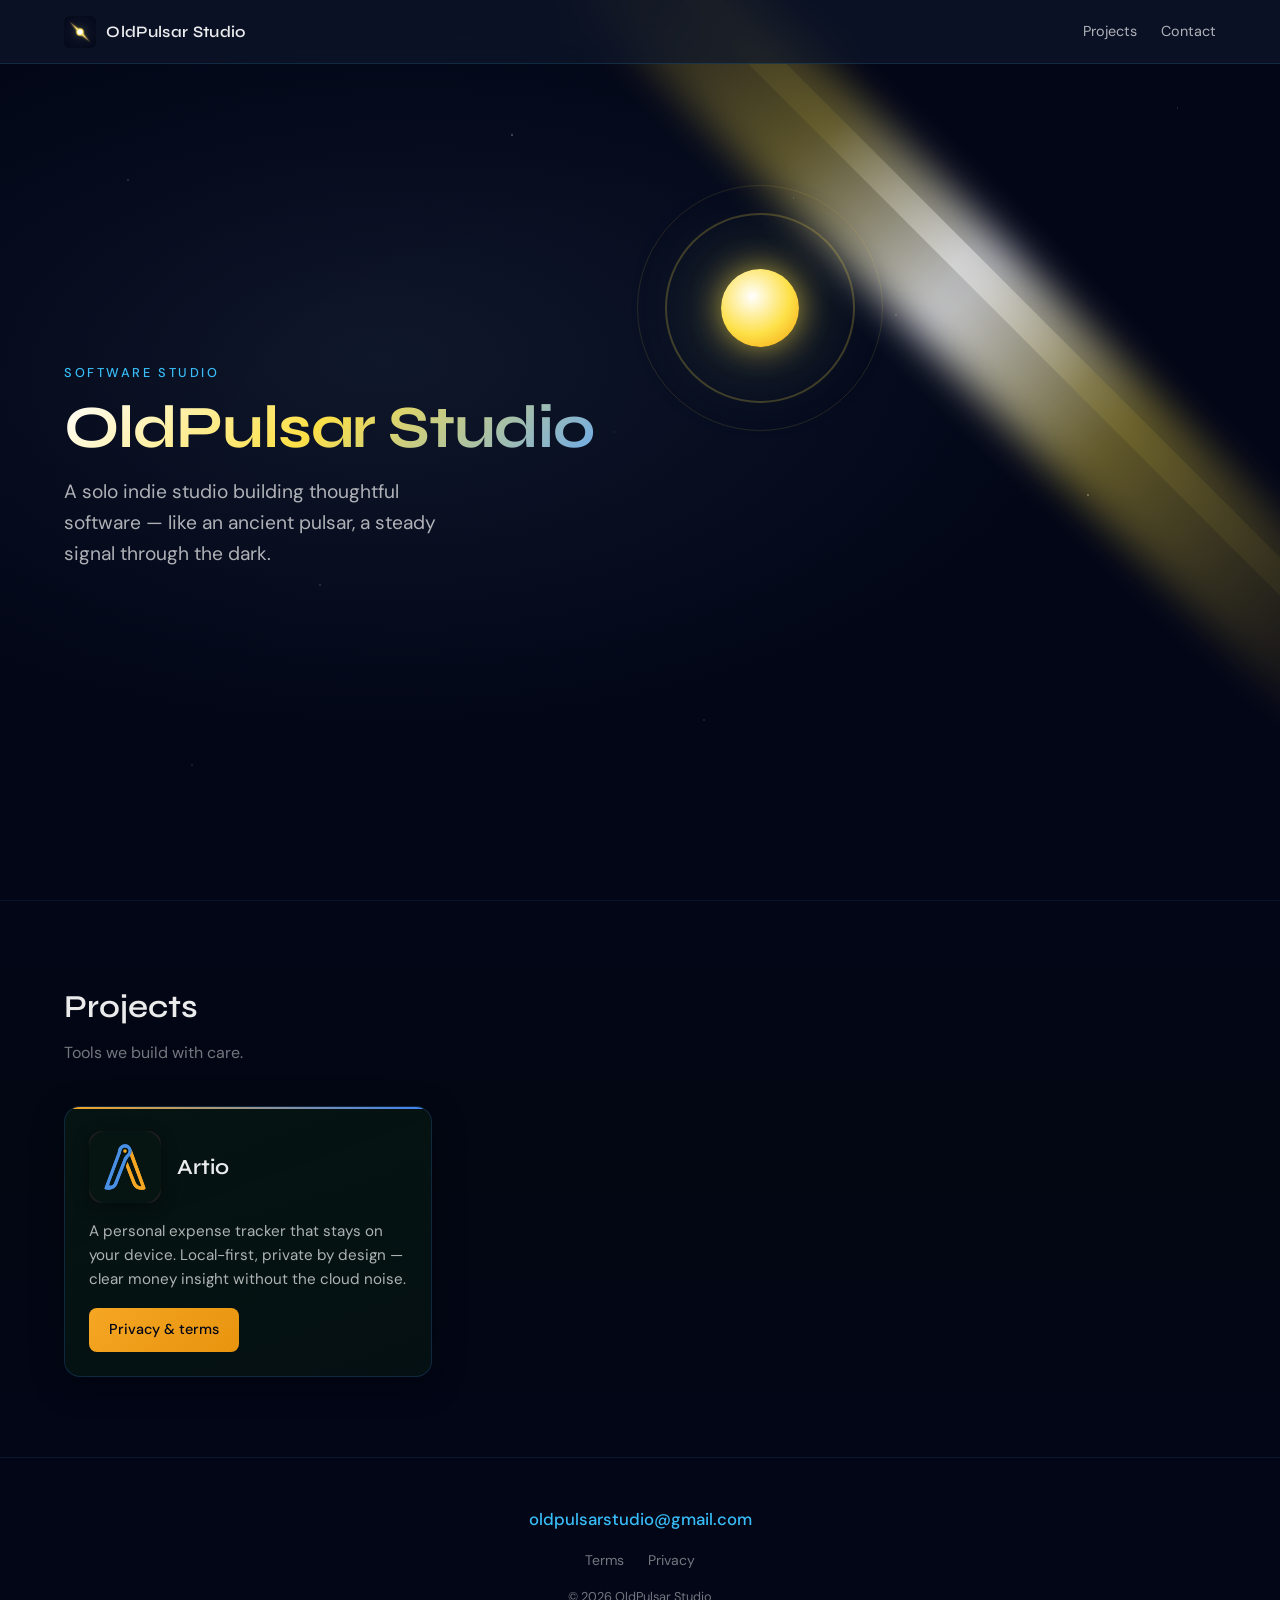
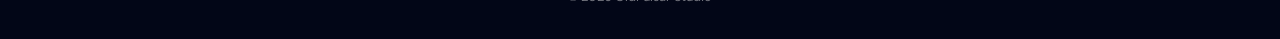
==== index.html @ 18e0c033 "Add OldPulsar Studio landing site with Artio legal pages. Ship the pulsar-themed GitHub Pages site, " ====
<!DOCTYPE html>
<html lang="en">
<head>
  <meta charset="UTF-8">
  <meta name="viewport" content="width=device-width, initial-scale=1">
  <meta name="description" content="OldPulsar Studio — indie software studio building thoughtful tools under ancient stars.">
  <meta name="theme-color" content="#020617">
  <title>OldPulsar Studio</title>
  <link rel="icon" href="assets/favicon.svg" type="image/svg+xml">
  <link rel="preconnect" href="https://fonts.googleapis.com">
  <link rel="preconnect" href="https://fonts.gstatic.com" crossorigin>
  <link href="https://fonts.googleapis.com/css2?family=DM+Sans:ital,opsz,wght@0,9..40,400;0,9..40,500;0,9..40,600;1,9..40,400&family=Syne:wght@600;700&display=swap" rel="stylesheet">
  <link rel="stylesheet" href="style.css">
</head>
<body>
  <header class="site-header">
    <div class="container">
      <a class="brand" href="/">
        <img class="brand__mark" src="assets/oldpulsar-mark.svg" alt="" width="32" height="32">
        <span>OldPulsar Studio</span>
      </a>
      <nav class="site-nav" aria-label="Main">
        <a href="#projects">Projects</a>
        <a href="#contact">Contact</a>
      </nav>
    </div>
  </header>

  <main>
    <section class="hero" aria-labelledby="hero-title">
      <div class="hero__bg" aria-hidden="true"></div>
      <div class="hero__stars" aria-hidden="true"></div>
      <div class="hero__beam-wrap" aria-hidden="true">
        <div class="hero__beam"></div>
        <div class="hero__beam hero__beam--sharp"></div>
      </div>
      <div class="hero__core-wrap" aria-hidden="true">
        <div class="hero__orbit"></div>
        <div class="hero__orbit hero__orbit--mid"></div>
        <div class="hero__core"></div>
      </div>
      <div class="hero__vignette" aria-hidden="true"></div>

      <div class="container">
        <div class="hero__content">
          <p class="hero__eyebrow">Software studio</p>
          <h1 class="hero__title" id="hero-title">OldPulsar Studio</h1>
          <p class="hero__lead">
            A solo indie studio building thoughtful software — like an ancient pulsar, a steady signal through the dark.
          </p>
        </div>
      </div>
    </section>

    <section class="section section--projects" id="projects" aria-labelledby="projects-title">
      <div class="container">
        <h2 class="section__title" id="projects-title">Projects</h2>
        <p class="section__subtitle">Tools we build with care.</p>

        <div class="projects-grid">
          <article class="project-card">
            <div class="project-card__header">
              <img
                class="project-card__icon"
                src="assets/artio-icon.svg"
                alt="Artio app icon"
                width="72"
                height="72"
              >
              <h3 class="project-card__name">Artio</h3>
            </div>
            <p class="project-card__desc">
              A personal expense tracker that stays on your device. Local-first, private by design — clear money insight without the cloud noise.
            </p>
            <a class="project-card__link" href="/privacy">Privacy &amp; terms</a>
          </article>
        </div>
      </div>
    </section>
  </main>

  <footer class="site-footer" id="contact">
    <div class="container">
      <a class="site-footer__email" href="mailto:oldpulsarstudio@gmail.com">oldpulsarstudio@gmail.com</a>
      <nav class="site-footer__legal" aria-label="Legal">
        <a href="/terms">Terms</a>
        <a href="/privacy">Privacy</a>
      </nav>
      <p class="site-footer__copy">&copy; <span id="year"></span> OldPulsar Studio</p>
    </div>
  </footer>

  <script>
    document.getElementById("year").textContent = new Date().getFullYear();
  </script>
</body>
</html>
---- style.css ----
/* OldPulsar Studio — cosmic landing */

:root {
  --space-deep: #020617;
  --space-mid: #0f172a;
  --beam-gold: #fde047;
  --beam-hot: #ffffff;
  --accent-blue: #38bdf8;
  --accent-blue-soft: #60a5fa;
  --text-primary: rgba(255, 255, 255, 0.92);
  --text-secondary: rgba(255, 255, 255, 0.68);
  --text-muted: rgba(255, 255, 255, 0.45);
  --glass: rgba(15, 23, 42, 0.72);
  --glass-border: rgba(56, 189, 248, 0.15);
  --artio-bg: #061512;
  --artio-amber: #f5a623;
  --artio-blue: #3b82f6;
  --font-display: "Syne", system-ui, sans-serif;
  --font-body: "DM Sans", system-ui, sans-serif;
  --max-width: 72rem;
  --header-h: 4rem;
}

*,
*::before,
*::after {
  box-sizing: border-box;
}

html {
  scroll-behavior: smooth;
}

body {
  margin: 0;
  overflow-x: hidden;
  font-family: var(--font-body);
  font-size: 1rem;
  line-height: 1.6;
  color: var(--text-primary);
  background: var(--space-deep);
  -webkit-font-smoothing: antialiased;
}

img {
  display: block;
  max-width: 100%;
}

a {
  color: var(--accent-blue);
  text-decoration: none;
  transition: color 0.2s ease;
}

a:hover {
  color: var(--beam-hot);
}

a:focus-visible {
  outline: 2px solid var(--accent-blue);
  outline-offset: 3px;
  border-radius: 2px;
}

/* —— Layout —— */

.container {
  width: min(100% - 2rem, var(--max-width));
  margin-inline: auto;
}

/* —— Header —— */

.site-header {
  position: fixed;
  top: 0;
  left: 0;
  right: 0;
  z-index: 100;
  height: var(--header-h);
  display: flex;
  align-items: center;
  background: var(--glass);
  border-bottom: 1px solid var(--glass-border);
  backdrop-filter: blur(12px);
  -webkit-backdrop-filter: blur(12px);
}

.site-header .container {
  display: flex;
  align-items: center;
  justify-content: space-between;
  gap: 1rem;
}

.brand {
  display: flex;
  align-items: center;
  gap: 0.65rem;
  color: var(--text-primary);
  font-family: var(--font-display);
  font-weight: 600;
  font-size: 1rem;
  letter-spacing: 0.02em;
}

.brand:hover {
  color: var(--beam-hot);
}

.brand__mark {
  width: 2rem;
  height: 2rem;
  border-radius: 6px;
}

.site-nav {
  display: flex;
  gap: 1.5rem;
}

.site-nav a {
  font-size: 0.9rem;
  color: var(--text-secondary);
}

.site-nav a:hover {
  color: var(--accent-blue);
}

/* —— Hero —— */

.hero {
  position: relative;
  min-height: 100vh;
  min-height: 100dvh;
  display: flex;
  align-items: center;
  padding: calc(var(--header-h) + 2rem) 0 4rem;
  isolation: isolate;
}

.hero__bg {
  position: absolute;
  inset: 0;
  z-index: -1;
  background: radial-gradient(ellipse 80% 60% at 30% 40%, var(--space-mid) 0%, var(--space-deep) 70%);
}

.hero__stars {
  position: absolute;
  inset: 0;
  opacity: 0.85;
  background-image:
    radial-gradient(1px 1px at 10% 20%, rgba(255, 255, 255, 0.7), transparent),
    radial-gradient(1px 1px at 25% 65%, rgba(255, 255, 255, 0.5), transparent),
    radial-gradient(1.5px 1.5px at 40% 15%, rgba(255, 255, 255, 0.6), transparent),
    radial-gradient(1px 1px at 55% 80%, rgba(255, 255, 255, 0.4), transparent),
    radial-gradient(1px 1px at 70% 35%, rgba(255, 255, 255, 0.55), transparent),
    radial-gradient(1.5px 1.5px at 85% 55%, rgba(255, 255, 255, 0.65), transparent),
    radial-gradient(1px 1px at 15% 85%, rgba(255, 255, 255, 0.45), transparent),
    radial-gradient(1px 1px at 92% 12%, rgba(255, 255, 255, 0.5), transparent),
    radial-gradient(1px 1px at 48% 48%, rgba(56, 189, 248, 0.35), transparent),
    radial-gradient(1px 1px at 62% 22%, rgba(255, 255, 255, 0.35), transparent);
  background-size: 100% 100%;
  animation: starDrift 120s linear infinite;
}

@keyframes starDrift {
  to {
    transform: translateY(-2%);
  }
}

.hero__vignette {
  position: absolute;
  inset: 0;
  background: radial-gradient(ellipse 100% 80% at 50% 50%, transparent 30%, rgba(2, 6, 23, 0.75) 100%);
  pointer-events: none;
}

.hero__beam-wrap {
  position: absolute;
  inset: 0;
  overflow: hidden;
  pointer-events: none;
}

.hero__beam {
  position: absolute;
  top: 18%;
  left: -15%;
  width: 140vw;
  height: 14vh;
  min-height: 5rem;
  transform: rotate(45deg);
  transform-origin: center center;
  background: linear-gradient(
    90deg,
    transparent 0%,
    rgba(245, 158, 11, 0.08) 18%,
    rgba(253, 224, 71, 0.45) 38%,
    rgba(255, 255, 255, 0.85) 50%,
    rgba(253, 224, 71, 0.45) 62%,
    rgba(245, 158, 11, 0.08) 82%,
    transparent 100%
  );
  filter: blur(18px);
  opacity: 0.9;
  animation: beamPulse 6s ease-in-out infinite;
}

.hero__beam--sharp {
  top: 20%;
  height: 3vh;
  min-height: 1.25rem;
  filter: none;
  opacity: 0.55;
  background: linear-gradient(
    90deg,
    transparent 0%,
    rgba(253, 224, 71, 0.2) 40%,
    rgba(255, 255, 255, 0.95) 50%,
    rgba(253, 224, 71, 0.2) 60%,
    transparent 100%
  );
  animation: none;
}

@keyframes beamPulse {
  0%,
  100% {
    opacity: 0.75;
  }
  50% {
    opacity: 1;
  }
}

.hero__core-wrap {
  position: absolute;
  top: 22%;
  left: 12%;
  width: clamp(4rem, 12vw, 7rem);
  height: clamp(4rem, 12vw, 7rem);
  pointer-events: none;
}

.hero__orbit {
  position: absolute;
  inset: -60%;
  border: 1px solid rgba(253, 224, 71, 0.12);
  border-radius: 50%;
}

.hero__orbit--mid {
  inset: -35%;
  border-width: 2px;
  border-color: rgba(253, 224, 71, 0.22);
}

.hero__core {
  position: absolute;
  inset: 15%;
  border-radius: 50%;
  background: radial-gradient(circle at 40% 35%, var(--beam-hot) 0%, var(--beam-gold) 55%, #f59e0b 100%);
  box-shadow:
    0 0 30px rgba(253, 224, 71, 0.6),
    0 0 80px rgba(253, 224, 71, 0.35),
    0 0 120px rgba(56, 189, 248, 0.15);
  animation: coreGlow 5s ease-in-out infinite;
}

@keyframes coreGlow {
  0%,
  100% {
    box-shadow:
      0 0 30px rgba(253, 224, 71, 0.55),
      0 0 80px rgba(253, 224, 71, 0.3),
      0 0 120px rgba(56, 189, 248, 0.12);
  }
  50% {
    box-shadow:
      0 0 40px rgba(253, 224, 71, 0.75),
      0 0 100px rgba(253, 224, 71, 0.45),
      0 0 140px rgba(56, 189, 248, 0.2);
  }
}

.hero__content {
  position: relative;
  max-width: 36rem;
}

.hero__eyebrow {
  margin: 0 0 0.75rem;
  font-size: 0.8rem;
  font-weight: 500;
  letter-spacing: 0.2em;
  text-transform: uppercase;
  color: var(--accent-blue);
}

.hero__title {
  margin: 0 0 1rem;
  font-family: var(--font-display);
  font-size: clamp(2.25rem, 6vw, 3.75rem);
  font-weight: 700;
  line-height: 1.1;
  letter-spacing: -0.02em;
  background: linear-gradient(135deg, var(--beam-hot) 0%, var(--beam-gold) 45%, var(--accent-blue-soft) 100%);
  -webkit-background-clip: text;
  background-clip: text;
  color: transparent;
}

.hero__lead {
  margin: 0;
  font-size: clamp(1.05rem, 2.5vw, 1.2rem);
  color: var(--text-secondary);
  max-width: 32ch;
}

/* —— Sections —— */

.section {
  padding: 5rem 0;
}

.section--projects {
  background: linear-gradient(180deg, var(--space-deep) 0%, #030712 50%, var(--space-deep) 100%);
  border-top: 1px solid rgba(56, 189, 248, 0.08);
}

.section__title {
  margin: 0 0 0.5rem;
  font-family: var(--font-display);
  font-size: clamp(1.5rem, 4vw, 2rem);
  font-weight: 600;
  color: var(--text-primary);
}

.section__subtitle {
  margin: 0 0 2.5rem;
  color: var(--text-muted);
  font-size: 1rem;
}

/* —— Project card —— */

.projects-grid {
  display: grid;
  gap: 1.5rem;
}

@media (min-width: 640px) {
  .projects-grid {
    grid-template-columns: repeat(auto-fill, minmax(18rem, 1fr));
  }
}

.project-card {
  position: relative;
  display: flex;
  flex-direction: column;
  gap: 1rem;
  padding: 1.5rem;
  border-radius: 1rem;
  background: linear-gradient(160deg, rgba(6, 21, 18, 0.95) 0%, rgba(6, 21, 18, 0.7) 100%);
  border: 1px solid rgba(59, 130, 246, 0.2);
  box-shadow: 0 8px 32px rgba(0, 0, 0, 0.35);
  overflow: hidden;
  transition:
    transform 0.25s ease,
    box-shadow 0.25s ease,
    border-color 0.25s ease;
}

.project-card::before {
  content: "";
  position: absolute;
  top: 0;
  left: 0;
  right: 0;
  height: 2px;
  background: linear-gradient(90deg, var(--artio-amber), var(--artio-blue));
}

.project-card:hover {
  transform: translateY(-4px);
  box-shadow:
    0 12px 40px rgba(0, 0, 0, 0.45),
    0 0 24px rgba(59, 130, 246, 0.15);
}

.project-card__header {
  display: flex;
  align-items: center;
  gap: 1rem;
}

.project-card__icon {
  width: 4.5rem;
  height: 4.5rem;
  border-radius: 18%;
  flex-shrink: 0;
  box-shadow: 0 4px 16px rgba(0, 0, 0, 0.4);
}

.project-card__name {
  margin: 0;
  font-family: var(--font-display);
  font-size: 1.35rem;
  font-weight: 600;
}

.project-card__desc {
  margin: 0;
  flex: 1;
  color: var(--text-secondary);
  font-size: 0.95rem;
}

.project-card__link {
  display: inline-flex;
  align-items: center;
  justify-content: center;
  min-height: 2.75rem;
  padding: 0.6rem 1.25rem;
  align-self: flex-start;
  font-weight: 500;
  font-size: 0.9rem;
  color: var(--space-deep);
  background: linear-gradient(135deg, var(--artio-amber) 0%, #e8940f 100%);
  border-radius: 0.5rem;
  transition:
    filter 0.2s ease,
    box-shadow 0.2s ease;
}

.project-card__link:hover {
  color: var(--space-deep);
  filter: brightness(1.08);
  box-shadow: 0 0 20px rgba(245, 166, 35, 0.35);
}

/* —— Footer —— */

.site-footer {
  padding: 3rem 0 2rem;
  border-top: 1px solid rgba(56, 189, 248, 0.1);
  background: var(--space-deep);
}

.site-footer .container {
  display: flex;
  flex-direction: column;
  align-items: center;
  gap: 1rem;
  text-align: center;
}

.site-footer__email {
  font-size: 1.05rem;
  font-weight: 500;
}

.site-footer__legal {
  display: flex;
  flex-wrap: wrap;
  justify-content: center;
  gap: 1rem 1.5rem;
  font-size: 0.875rem;
}

.site-footer__legal a {
  color: var(--text-muted);
}

.site-footer__legal a:hover {
  color: var(--accent-blue);
}

.site-footer__copy {
  margin: 0;
  font-size: 0.8rem;
  color: var(--text-muted);
}

/* —— Legal pages —— */

.page-legal {
  padding-top: calc(var(--header-h) + 2rem);
  padding-bottom: 4rem;
  min-height: 60vh;
}

.legal {
  max-width: 48rem;
}

.legal-body h1 {
  font-family: var(--font-display);
  font-size: clamp(1.75rem, 4vw, 2.25rem);
  margin: 0 0 1.25rem;
  line-height: 1.2;
}

.legal-body > p:first-of-type,
.legal-body > p:nth-of-type(-n + 4) {
  color: var(--text-secondary);
  font-size: 0.95rem;
}

.legal-body p {
  color: var(--text-secondary);
  margin: 0 0 1rem;
}

.legal-body h2.legal-lang-heading {
  font-family: var(--font-display);
  font-size: 1.5rem;
  margin: 3rem 0 1.25rem;
  padding-top: 1rem;
  color: var(--accent-blue);
  border-top: 1px solid rgba(56, 189, 248, 0.2);
}

.legal-body h3 {
  font-family: var(--font-display);
  font-size: 1.1rem;
  font-weight: 600;
  margin: 2rem 0 0.75rem;
  color: var(--text-primary);
}

.legal-body h4 {
  font-size: 1rem;
  font-weight: 600;
  margin: 1.5rem 0 0.5rem;
  color: var(--text-primary);
}

.legal-body ul {
  margin: 0 0 1rem;
  padding-left: 1.35rem;
  color: var(--text-secondary);
}

.legal-body li {
  margin-bottom: 0.5rem;
}

.legal-body li::marker {
  color: var(--accent-blue);
}

.legal-body hr {
  border: none;
  border-top: 1px solid rgba(56, 189, 248, 0.15);
  margin: 2rem 0;
}

.legal-body code {
  font-size: 0.88em;
  padding: 0.15em 0.4em;
  border-radius: 0.25rem;
  background: rgba(15, 23, 42, 0.8);
  color: var(--accent-blue-soft);
}

.legal-body a {
  color: var(--accent-blue);
  text-decoration: underline;
  text-underline-offset: 2px;
}

.legal-body a:hover {
  color: var(--beam-hot);
}

.legal-body strong {
  color: var(--text-primary);
  font-weight: 600;
}

/* —— Reduced motion —— */

@media (prefers-reduced-motion: reduce) {
  html {
    scroll-behavior: auto;
  }

  .hero__stars,
  .hero__beam,
  .hero__core {
    animation: none;
  }
}

/* —— Responsive hero —— */

@media (max-width: 639px) {
  .hero__beam {
    top: 8%;
    left: -30%;
    width: 160vw;
    opacity: 0.65;
  }

  .hero__beam--sharp {
    top: 10%;
    opacity: 0.4;
  }

  .hero__core-wrap {
    top: 12%;
    left: 50%;
    transform: translateX(-50%);
  }

  .hero__content {
    margin-top: clamp(8rem, 28vh, 12rem);
    text-align: center;
    margin-inline: auto;
  }

  .hero__lead {
    margin-inline: auto;
  }

  .site-nav {
    gap: 1rem;
  }
}

@media (min-width: 1024px) {
  .hero .container {
    display: grid;
    grid-template-columns: 1fr 1fr;
    align-items: center;
    gap: 2rem;
  }

  .hero__content {
    max-width: none;
  }

  .hero__beam {
    top: 25%;
    left: 5%;
  }

  .hero__beam--sharp {
    top: 27%;
  }

  .hero__core-wrap {
    top: 28%;
    left: 55%;
  }
}
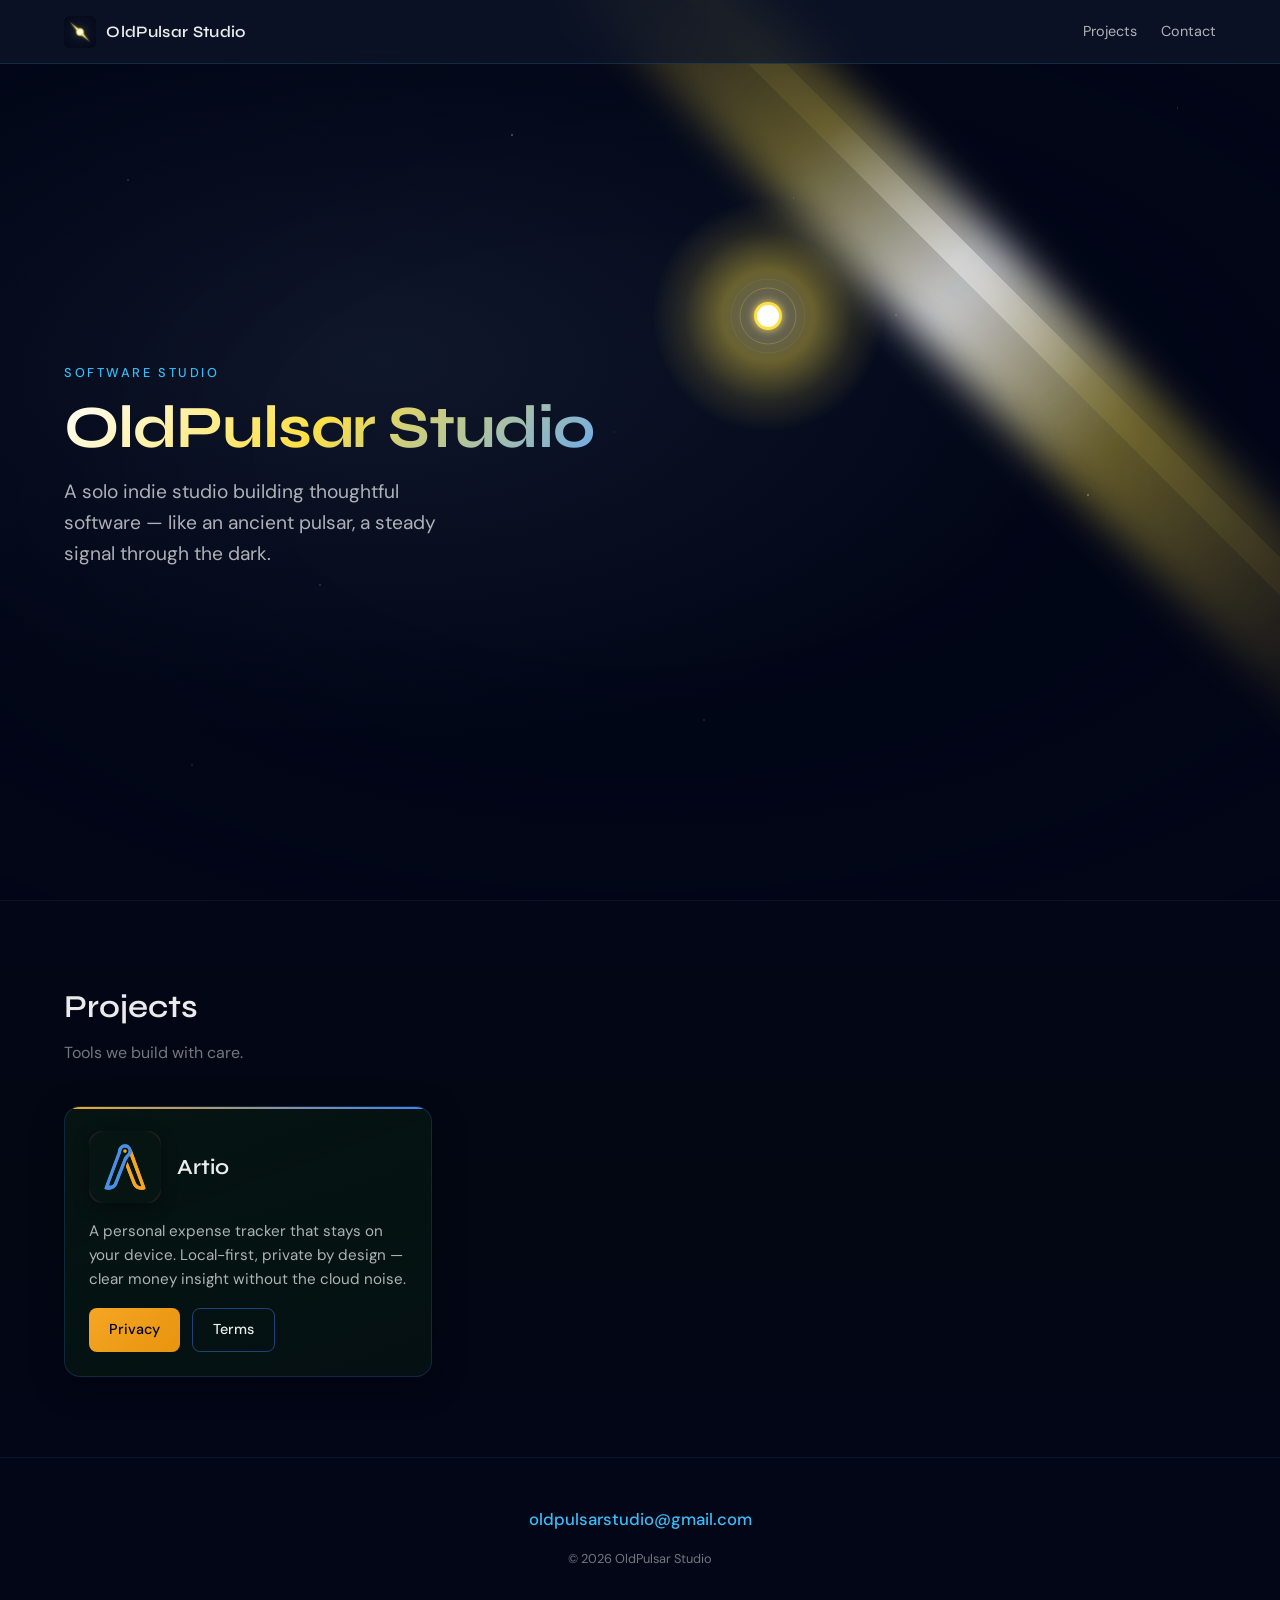
==== commit c93e53bd: "Polish landing page hero, Artio links, and mobile layout. Use the Old Pulsar mark in the hero with a" ====
--- a/index.html
+++ b/index.html
@@ -35,9 +35,14 @@
         <div class="hero__beam hero__beam--sharp"></div>
       </div>
       <div class="hero__core-wrap" aria-hidden="true">
-        <div class="hero__orbit"></div>
-        <div class="hero__orbit hero__orbit--mid"></div>
-        <div class="hero__core"></div>
+        <span class="hero__mark-glow"></span>
+        <img
+          class="hero__mark"
+          src="assets/oldpulsar-hero.svg"
+          alt=""
+          width="112"
+          height="112"
+        >
       </div>
       <div class="hero__vignette" aria-hidden="true"></div>
 
@@ -72,7 +77,10 @@
             <p class="project-card__desc">
               A personal expense tracker that stays on your device. Local-first, private by design — clear money insight without the cloud noise.
             </p>
-            <a class="project-card__link" href="/privacy">Privacy &amp; terms</a>
+            <div class="project-card__links">
+              <a class="project-card__link" href="/privacy">Privacy</a>
+              <a class="project-card__link project-card__link--secondary" href="/terms">Terms</a>
+            </div>
           </article>
         </div>
       </div>
@@ -82,10 +90,6 @@
   <footer class="site-footer" id="contact">
     <div class="container">
       <a class="site-footer__email" href="mailto:oldpulsarstudio@gmail.com">oldpulsarstudio@gmail.com</a>
-      <nav class="site-footer__legal" aria-label="Legal">
-        <a href="/terms">Terms</a>
-        <a href="/privacy">Privacy</a>
-      </nav>
       <p class="site-footer__copy">&copy; <span id="year"></span> OldPulsar Studio</p>
     </div>
   </footer>
--- a/style.css
+++ b/style.css
@@ -207,8 +207,9 @@
     transparent 100%
   );
   filter: blur(18px);
-  opacity: 0.9;
-  animation: beamPulse 6s ease-in-out infinite;
+  opacity: 0.92;
+  animation: beamPulse 7s linear infinite;
+  will-change: opacity;
 }
 
 .hero__beam--sharp {
@@ -231,7 +232,11 @@
 @keyframes beamPulse {
   0%,
   100% {
-    opacity: 0.75;
+    opacity: 0.68;
+  }
+  25%,
+  75% {
+    opacity: 0.84;
   }
   50% {
     opacity: 1;
@@ -242,49 +247,45 @@
   position: absolute;
   top: 22%;
   left: 12%;
-  width: clamp(4rem, 12vw, 7rem);
-  height: clamp(4rem, 12vw, 7rem);
+  width: clamp(5.5rem, 14vw, 8rem);
+  height: clamp(5.5rem, 14vw, 8rem);
   pointer-events: none;
 }
 
-.hero__orbit {
-  position: absolute;
-  inset: -60%;
-  border: 1px solid rgba(253, 224, 71, 0.12);
+.hero__mark {
+  position: relative;
+  z-index: 1;
+  width: 100%;
+  height: 100%;
+  display: block;
+}
+
+.hero__mark-glow {
+  position: absolute;
+  inset: -40%;
   border-radius: 50%;
-}
-
-.hero__orbit--mid {
-  inset: -35%;
-  border-width: 2px;
-  border-color: rgba(253, 224, 71, 0.22);
-}
-
-.hero__core {
-  position: absolute;
-  inset: 15%;
-  border-radius: 50%;
-  background: radial-gradient(circle at 40% 35%, var(--beam-hot) 0%, var(--beam-gold) 55%, #f59e0b 100%);
-  box-shadow:
-    0 0 30px rgba(253, 224, 71, 0.6),
-    0 0 80px rgba(253, 224, 71, 0.35),
-    0 0 120px rgba(56, 189, 248, 0.15);
-  animation: coreGlow 5s ease-in-out infinite;
+  background: radial-gradient(
+    circle,
+    rgba(255, 255, 255, 0.35) 0%,
+    rgba(253, 224, 71, 0.4) 28%,
+    rgba(253, 224, 71, 0.12) 52%,
+    transparent 72%
+  );
+  animation: coreGlow 7s linear infinite;
+  will-change: opacity;
 }
 
 @keyframes coreGlow {
   0%,
   100% {
-    box-shadow:
-      0 0 30px rgba(253, 224, 71, 0.55),
-      0 0 80px rgba(253, 224, 71, 0.3),
-      0 0 120px rgba(56, 189, 248, 0.12);
+    opacity: 0.35;
+  }
+  25%,
+  75% {
+    opacity: 0.62;
   }
   50% {
-    box-shadow:
-      0 0 40px rgba(253, 224, 71, 0.75),
-      0 0 100px rgba(253, 224, 71, 0.45),
-      0 0 140px rgba(56, 189, 248, 0.2);
+    opacity: 0.9;
   }
 }
 
@@ -422,13 +423,18 @@
   font-size: 0.95rem;
 }
 
+.project-card__links {
+  display: flex;
+  flex-wrap: wrap;
+  gap: 0.75rem;
+}
+
 .project-card__link {
   display: inline-flex;
   align-items: center;
   justify-content: center;
   min-height: 2.75rem;
   padding: 0.6rem 1.25rem;
-  align-self: flex-start;
   font-weight: 500;
   font-size: 0.9rem;
   color: var(--space-deep);
@@ -445,6 +451,19 @@
   box-shadow: 0 0 20px rgba(245, 166, 35, 0.35);
 }
 
+.project-card__link--secondary {
+  color: var(--text-primary);
+  background: transparent;
+  border: 1px solid rgba(59, 130, 246, 0.45);
+}
+
+.project-card__link--secondary:hover {
+  color: var(--beam-hot);
+  filter: none;
+  box-shadow: 0 0 16px rgba(59, 130, 246, 0.2);
+  border-color: rgba(59, 130, 246, 0.7);
+}
+
 /* —— Footer —— */
 
 .site-footer {
@@ -594,7 +613,7 @@
 
   .hero__stars,
   .hero__beam,
-  .hero__core {
+  .hero__mark-glow {
     animation: none;
   }
 }
@@ -603,25 +622,25 @@
 
 @media (max-width: 639px) {
   .hero__beam {
-    top: 8%;
+    top: calc(var(--header-h) + 0.75rem);
     left: -30%;
     width: 160vw;
     opacity: 0.65;
   }
 
   .hero__beam--sharp {
-    top: 10%;
+    top: calc(var(--header-h) + 1.75rem);
     opacity: 0.4;
   }
 
   .hero__core-wrap {
-    top: 12%;
+    top: calc(var(--header-h) + 2.75rem);
     left: 50%;
     transform: translateX(-50%);
   }
 
   .hero__content {
-    margin-top: clamp(8rem, 28vh, 12rem);
+    margin-top: calc(var(--header-h) + 7.5rem);
     text-align: center;
     margin-inline: auto;
   }
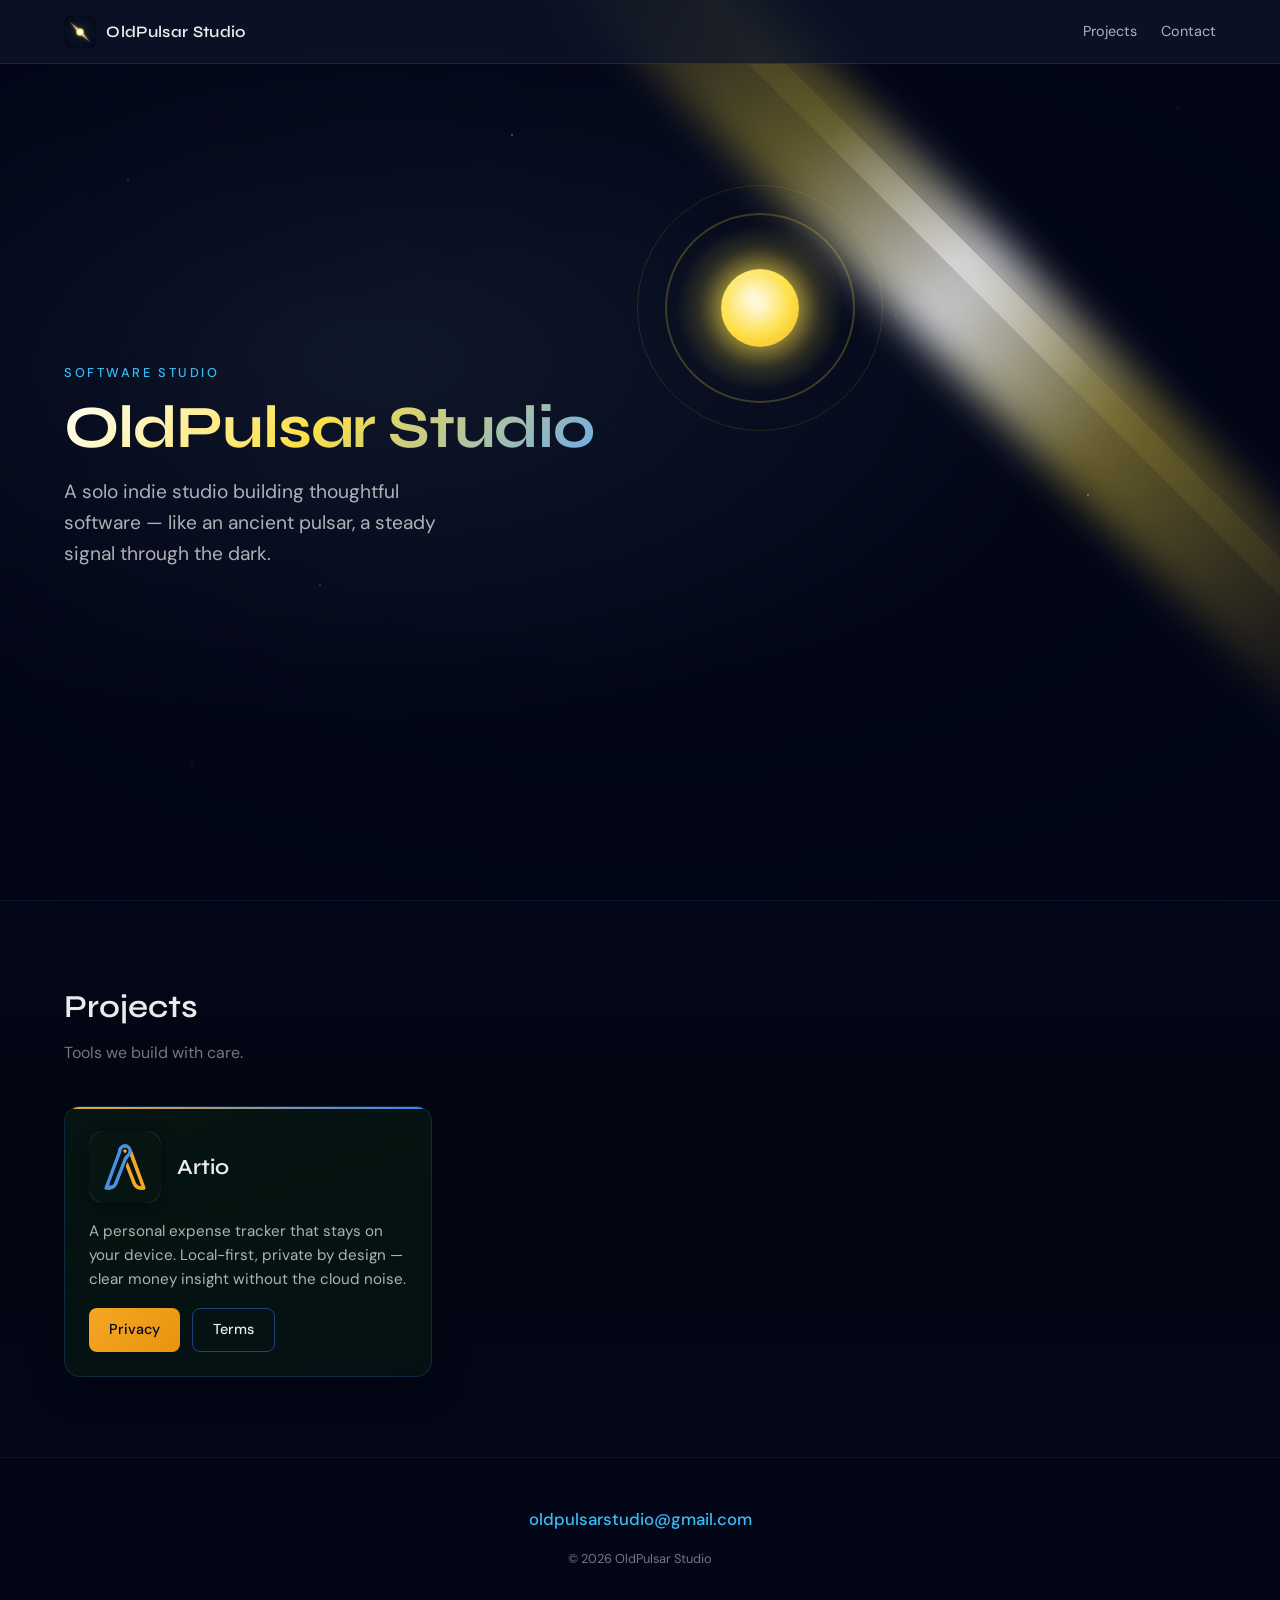
==== commit e453098c: "Restore hero pulsar size and update favicon. Revert the smaller hero SVG on desktop, keep mobile nav" ====
--- a/index.html
+++ b/index.html
@@ -7,6 +7,7 @@
   <meta name="theme-color" content="#020617">
   <title>OldPulsar Studio</title>
   <link rel="icon" href="assets/favicon.svg" type="image/svg+xml">
+  <link rel="apple-touch-icon" href="assets/favicon.svg">
   <link rel="preconnect" href="https://fonts.googleapis.com">
   <link rel="preconnect" href="https://fonts.gstatic.com" crossorigin>
   <link href="https://fonts.googleapis.com/css2?family=DM+Sans:ital,opsz,wght@0,9..40,400;0,9..40,500;0,9..40,600;1,9..40,400&family=Syne:wght@600;700&display=swap" rel="stylesheet">
@@ -35,14 +36,9 @@
         <div class="hero__beam hero__beam--sharp"></div>
       </div>
       <div class="hero__core-wrap" aria-hidden="true">
-        <span class="hero__mark-glow"></span>
-        <img
-          class="hero__mark"
-          src="assets/oldpulsar-hero.svg"
-          alt=""
-          width="112"
-          height="112"
-        >
+        <div class="hero__orbit"></div>
+        <div class="hero__orbit hero__orbit--mid"></div>
+        <div class="hero__core"></div>
       </div>
       <div class="hero__vignette" aria-hidden="true"></div>
 
--- a/style.css
+++ b/style.css
@@ -247,22 +247,38 @@
   position: absolute;
   top: 22%;
   left: 12%;
-  width: clamp(5.5rem, 14vw, 8rem);
-  height: clamp(5.5rem, 14vw, 8rem);
+  width: clamp(4rem, 12vw, 7rem);
+  height: clamp(4rem, 12vw, 7rem);
   pointer-events: none;
 }
 
-.hero__mark {
-  position: relative;
-  z-index: 1;
-  width: 100%;
-  height: 100%;
-  display: block;
-}
-
-.hero__mark-glow {
-  position: absolute;
-  inset: -40%;
+.hero__orbit {
+  position: absolute;
+  inset: -60%;
+  border: 1px solid rgba(253, 224, 71, 0.12);
+  border-radius: 50%;
+}
+
+.hero__orbit--mid {
+  inset: -35%;
+  border-width: 2px;
+  border-color: rgba(253, 224, 71, 0.22);
+}
+
+.hero__core {
+  position: absolute;
+  inset: 15%;
+  border-radius: 50%;
+  background: radial-gradient(circle at 40% 35%, var(--beam-hot) 0%, var(--beam-gold) 55%, #f59e0b 100%);
+  box-shadow:
+    0 0 24px rgba(253, 224, 71, 0.5),
+    0 0 64px rgba(253, 224, 71, 0.28);
+}
+
+.hero__core::after {
+  content: "";
+  position: absolute;
+  inset: -55%;
   border-radius: 50%;
   background: radial-gradient(
     circle,
@@ -613,7 +629,7 @@
 
   .hero__stars,
   .hero__beam,
-  .hero__mark-glow {
+  .hero__core::after {
     animation: none;
   }
 }
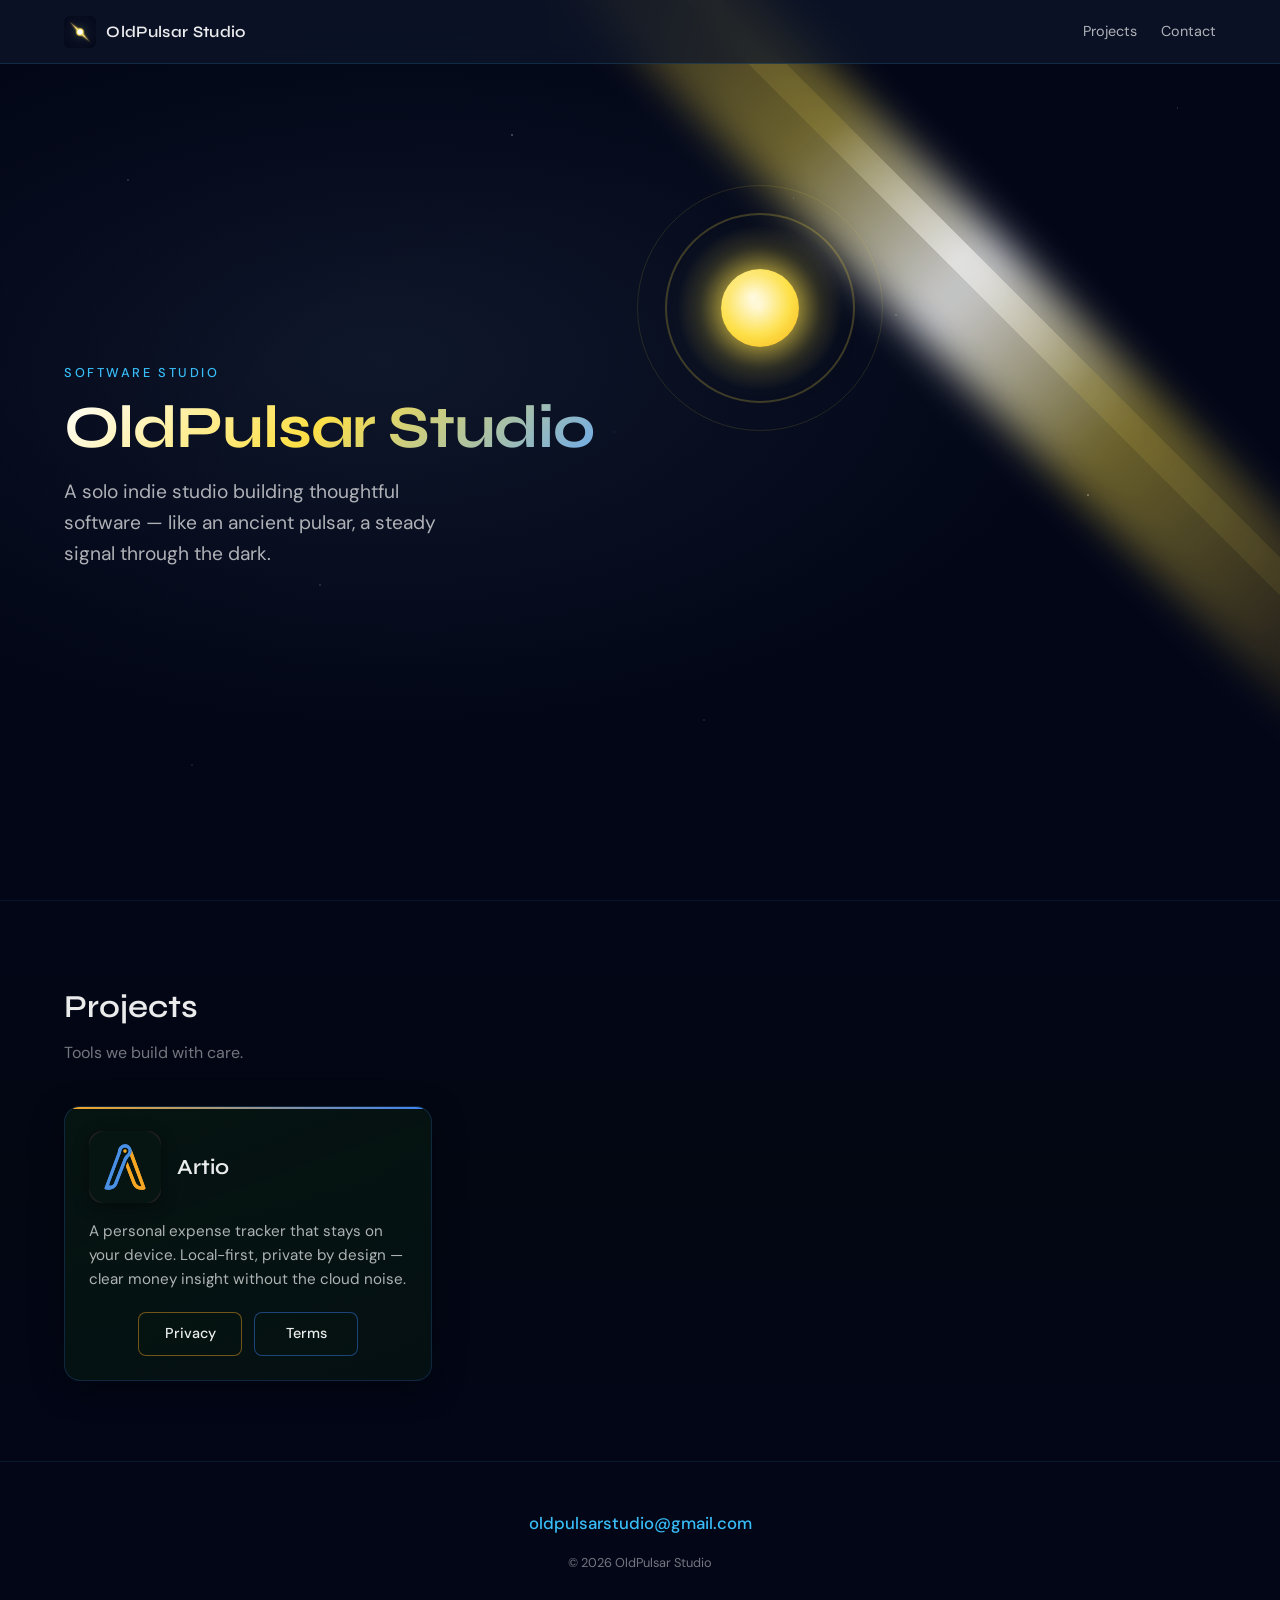
==== commit a6c4009b: "Equalize Artio legal buttons and fix hero layering. Center matched Privacy and Terms outline buttons" ====
--- a/index.html
+++ b/index.html
@@ -74,8 +74,8 @@
               A personal expense tracker that stays on your device. Local-first, private by design — clear money insight without the cloud noise.
             </p>
             <div class="project-card__links">
-              <a class="project-card__link" href="/privacy">Privacy</a>
-              <a class="project-card__link project-card__link--secondary" href="/terms">Terms</a>
+              <a class="project-card__link project-card__link--privacy" href="/privacy">Privacy</a>
+              <a class="project-card__link project-card__link--terms" href="/terms">Terms</a>
             </div>
           </article>
         </div>
--- a/style.css
+++ b/style.css
@@ -151,6 +151,7 @@
 .hero__stars {
   position: absolute;
   inset: 0;
+  z-index: 0;
   opacity: 0.85;
   background-image:
     radial-gradient(1px 1px at 10% 20%, rgba(255, 255, 255, 0.7), transparent),
@@ -176,6 +177,7 @@
 .hero__vignette {
   position: absolute;
   inset: 0;
+  z-index: 1;
   background: radial-gradient(ellipse 100% 80% at 50% 50%, transparent 30%, rgba(2, 6, 23, 0.75) 100%);
   pointer-events: none;
 }
@@ -183,6 +185,7 @@
 .hero__beam-wrap {
   position: absolute;
   inset: 0;
+  z-index: 2;
   overflow: hidden;
   pointer-events: none;
 }
@@ -247,6 +250,7 @@
   position: absolute;
   top: 22%;
   left: 12%;
+  z-index: 3;
   width: clamp(4rem, 12vw, 7rem);
   height: clamp(4rem, 12vw, 7rem);
   pointer-events: none;
@@ -308,6 +312,11 @@
 .hero__content {
   position: relative;
   max-width: 36rem;
+}
+
+.hero .container {
+  position: relative;
+  z-index: 4;
 }
 
 .hero__eyebrow {
@@ -442,42 +451,52 @@
 .project-card__links {
   display: flex;
   flex-wrap: wrap;
+  justify-content: center;
   gap: 0.75rem;
+  margin-top: 0.25rem;
 }
 
 .project-card__link {
   display: inline-flex;
   align-items: center;
   justify-content: center;
+  min-width: 6.5rem;
   min-height: 2.75rem;
   padding: 0.6rem 1.25rem;
   font-weight: 500;
   font-size: 0.9rem;
-  color: var(--space-deep);
-  background: linear-gradient(135deg, var(--artio-amber) 0%, #e8940f 100%);
+  color: var(--text-primary);
+  background: rgba(6, 21, 18, 0.55);
+  border: 1px solid rgba(255, 255, 255, 0.18);
   border-radius: 0.5rem;
   transition:
-    filter 0.2s ease,
-    box-shadow 0.2s ease;
+    color 0.2s ease,
+    border-color 0.2s ease,
+    box-shadow 0.2s ease,
+    background 0.2s ease;
 }
 
 .project-card__link:hover {
-  color: var(--space-deep);
-  filter: brightness(1.08);
-  box-shadow: 0 0 20px rgba(245, 166, 35, 0.35);
-}
-
-.project-card__link--secondary {
-  color: var(--text-primary);
-  background: transparent;
-  border: 1px solid rgba(59, 130, 246, 0.45);
-}
-
-.project-card__link--secondary:hover {
   color: var(--beam-hot);
-  filter: none;
+  background: rgba(6, 21, 18, 0.75);
+}
+
+.project-card__link--privacy {
+  border-color: rgba(245, 166, 35, 0.45);
+}
+
+.project-card__link--privacy:hover {
+  border-color: rgba(245, 166, 35, 0.75);
+  box-shadow: 0 0 16px rgba(245, 166, 35, 0.2);
+}
+
+.project-card__link--terms {
+  border-color: rgba(59, 130, 246, 0.45);
+}
+
+.project-card__link--terms:hover {
+  border-color: rgba(59, 130, 246, 0.75);
   box-shadow: 0 0 16px rgba(59, 130, 246, 0.2);
-  border-color: rgba(59, 130, 246, 0.7);
 }
 
 /* —— Footer —— */
